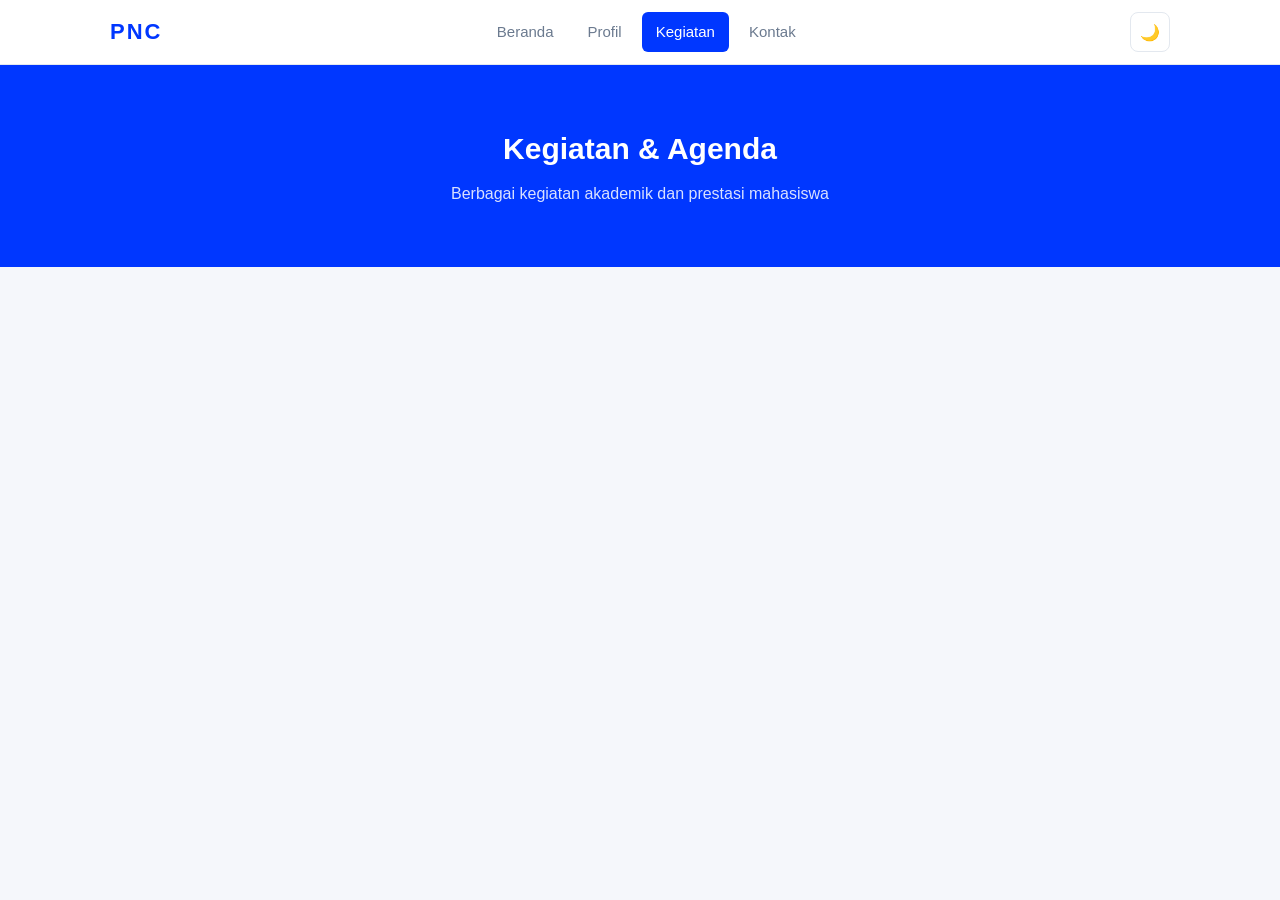
==== kegiatan.html @ d9cc7ab0 "Membuat kerangka project 4 halaman" ====
<!DOCTYPE html>
<html lang="id">
<head>
  <meta charset="UTF-8">
  <meta name="viewport" content="width=device-width, initial-scale=1.0">
  <title>Kegiatan | Politeknik Negeri Cilacap</title>
  <link rel="stylesheet" href="css/style.css">
</head>
<body>

  <header class="navbar">
    <div class="container navbar-inner">
      <a href="index.html" class="logo">PNC</a>
      <nav class="menu" id="menu">
        <a href="index.html">Beranda</a>
        <a href="profil.html">Profil</a>
        <a href="kegiatan.html" class="active">Kegiatan</a>
        <a href="kontak.html">Kontak</a>
      </nav>
      <button class="btn-tema" id="tombolTema" type="button">🌙</button>
      <button class="btn-menu" id="tombolMenu" type="button">☰</button>
    </div>
  </header>

  <section class="page-header">
    <div class="container">
      <h1>Kegiatan &amp; Agenda</h1>
      <p>Berbagai kegiatan akademik dan prestasi mahasiswa</p>
    </div>
  </section>

  <script src="js/script.js"></script>
</body>
</html>
---- css/style.css ----
/* ================================
   RESET & VARIABEL
   ================================ */
* {
  margin: 0;
  padding: 0;
  box-sizing: border-box;
}

:root {
  --biru: #0037ff;
  --biru-tua: #1a00ff;
  --biru-cerah: #008aff;
  --sian: #00d9ff;
  --mint: #109f85;
  --bg: #f5f7fb;
  --putih: #ffffff;
  --teks: #16223a;
  --abu: #6b7a8f;
  --border: #e3e8ef;
}

body.dark {
  --bg: #0a0f1a;
  --putih: #131b2e;
  --teks: #e8edf5;
  --abu: #8899b0;
  --border: #243044;
}

body {
  font-family: Arial, Helvetica, sans-serif;
  background: var(--bg);
  color: var(--teks);
  line-height: 1.6;
  transition: background 0.3s, color 0.3s;
}

img { max-width: 100%; display: block; }
a { color: inherit; text-decoration: none; }
ul, ol { list-style: none; }

/* ================================
   LAYOUT
   ================================ */
.container {
  max-width: 1100px;
  margin: 0 auto;
  padding: 0 20px;
}

.section { padding: 60px 0; }
.section-alt { background: var(--putih); }

.judul-section {
  font-size: 26px;
  margin-bottom: 8px;
  color: var(--teks);
}

.subjudul {
  color: var(--abu);
  margin-bottom: 32px;
}

.paragraf {
  color: var(--abu);
  margin-bottom: 16px;
  max-width: 800px;
}

/* ================================
   NAVBAR
   ================================ */
.navbar {
  background: var(--putih);
  border-bottom: 1px solid var(--border);
  position: sticky;
  top: 0;
  z-index: 100;
}

.navbar-inner {
  display: flex;
  align-items: center;
  justify-content: space-between;
  gap: 20px;
  min-height: 64px;
}

.logo {
  font-size: 22px;
  font-weight: bold;
  color: var(--biru);
  letter-spacing: 2px;
}

body.dark .logo { color: var(--sian); }

.menu {
  display: flex;
  gap: 6px;
}

.menu a {
  padding: 8px 14px;
  border-radius: 6px;
  color: var(--abu);
  font-size: 15px;
  transition: all 0.2s;
}

.menu a:hover { color: var(--teks); background: var(--bg); }

.menu a.active {
  color: var(--putih);
  background: var(--biru);
}

body.dark .menu a.active {
  background: var(--mint);
  color: var(--teks);
}

.btn-tema,
.btn-menu {
  width: 40px;
  height: 40px;
  border: 1px solid var(--border);
  border-radius: 8px;
  background: var(--putih);
  color: var(--teks);
  font-size: 16px;
  cursor: pointer;
  transition: all 0.2s;
}

.btn-tema:hover,
.btn-menu:hover { background: var(--bg); }

.btn-menu { display: none; }

/* ================================
   HERO & PAGE HEADER
   ================================ */
.hero {
  background: var(--biru);
  color: #fff;
  padding: 90px 0;
  text-align: center;
}

.hero h1 {
  font-size: 38px;
  margin-bottom: 16px;
}

.hero p {
  max-width: 600px;
  margin: 0 auto 28px;
  opacity: 0.9;
  font-size: 17px;
}

.page-header {
  background: var(--biru);
  color: #fff;
  padding: 60px 0;
  text-align: center;
}

.page-header h1 { font-size: 30px; margin-bottom: 8px; }
.page-header p { opacity: 0.85; }

/* ================================
   BUTTON
   ================================ */
.btn {
  display: inline-block;
  padding: 12px 24px;
  border: none;
  border-radius: 8px;
  font-size: 15px;
  font-weight: bold;
  cursor: pointer;
  transition: all 0.2s;
}

.btn-primary {
  background: var(--mint);
  color: #10243a;
}

.btn-primary:hover {
  background: var(--sian);
  transform: translateY(-2px);
}

.btn-block { width: 100%; }

/* ================================
   GRID
   ================================ */
.grid-2 { display: grid; grid-template-columns: 1fr 1fr; gap: 20px; }
.grid-3 { display: grid; grid-template-columns: repeat(3, 1fr); gap: 20px; }
.grid-4 { display: grid; grid-template-columns: repeat(4, 1fr); gap: 20px; }

/* ================================
   CARD
   ================================ */
.card {
  background: var(--putih);
  border: 1px solid var(--border);
  border-radius: 10px;
  padding: 22px;
  transition: all 0.25s;
}

.card:hover {
  transform: translateY(-4px);
  box-shadow: 0 8px 24px rgba(0, 55, 255, 0.1);
}

.card h3 {
  font-size: 17px;
  margin-bottom: 8px;
}

.card p {
  color: var(--abu);
  font-size: 14px;
}

.card small {
  display: block;
  margin-top: 12px;
  color: var(--abu);
  font-size: 13px;
}

.tag {
  display: inline-block;
  background: rgba(0, 217, 255, 0.15);
  color: var(--biru);
  padding: 4px 10px;
  border-radius: 99px;
  font-size: 12px;
  font-weight: bold;
  margin-bottom: 12px;
}

/* ================================
   STATISTIK
   ================================ */
.stat {
  text-align: center;
  padding: 24px;
  background: var(--putih);
  border: 1px solid var(--border);
  border-radius: 10px;
}

.stat strong {
  display: block;
  font-size: 32px;
  color: var(--biru);
  margin-bottom: 4px;
}

body.dark .stat strong { color: var(--sian); }

.stat span {
  color: var(--abu);
  font-size: 14px;
}

/* ================================
   CTA
   ================================ */
.cta {
  background: var(--biru);
  color: #fff;
  padding: 60px 20px;
  text-align: center;
}

.cta h2 { font-size: 26px; margin-bottom: 12px; }
.cta p { opacity: 0.85; margin-bottom: 24px; }

/* ================================
   TIMELINE
   ================================ */
.timeline {
  display: flex;
  flex-direction: column;
  gap: 16px;
}

.timeline-item {
  display: grid;
  grid-template-columns: 80px 1fr;
  gap: 20px;
  background: var(--putih);
  border: 1px solid var(--border);
  border-radius: 10px;
  padding: 20px;
}

.timeline-item strong {
  color: var(--biru-cerah);
  font-size: 18px;
}

.timeline-item h3 { font-size: 16px; margin-bottom: 4px; }
.timeline-item p { color: var(--abu); font-size: 14px; }

.list-nomor {
  list-style: decimal;
  padding-left: 20px;
  color: var(--abu);
  font-size: 14px;
}

.list-nomor li { margin-bottom: 6px; }

/* ================================
   FILTER
   ================================ */
.filter {
  display: flex;
  gap: 8px;
  justify-content: center;
  flex-wrap: wrap;
  margin-bottom: 32px;
}

.filter-btn {
  padding: 8px 18px;
  border: 1px solid var(--border);
  border-radius: 99px;
  background: var(--putih);
  color: var(--abu);
  cursor: pointer;
  font-size: 14px;
  transition: all 0.2s;
}

.filter-btn:hover { color: var(--teks); }

.filter-btn.active {
  background: var(--biru);
  color: #fff;
  border-color: var(--biru);
}

body.dark .filter-btn.active {
  background: var(--mint);
  color: var(--teks);
  border-color: var(--mint);
}

.empty {
  text-align: center;
  color: var(--abu);
  padding: 40px;
}

/* ================================
   FORM
   ================================ */
.form-wrapper {
  max-width: 600px;
}

.form {
  background: var(--putih);
  border: 1px solid var(--border);
  border-radius: 10px;
  padding: 28px;
}

.form-group {
  margin-bottom: 18px;
}

.form-group label {
  display: block;
  font-weight: bold;
  font-size: 14px;
  margin-bottom: 6px;
}

.form-group input,
.form-group textarea {
  width: 100%;
  padding: 12px 14px;
  border: 1.5px solid var(--border);
  border-radius: 8px;
  background: var(--putih);
  color: var(--teks);
  font-size: 15px;
  font-family: inherit;
  transition: border 0.2s;
}

.form-group input:focus,
.form-group textarea:focus {
  outline: none;
  border-color: var(--biru-cerah);
}

body.dark .form-group input:focus,
body.dark .form-group textarea:focus {
  border-color: var(--sian);
}

.form-group.has-error input,
.form-group.has-error textarea {
  border-color: #e11d48;
}

.error {
  display: block;
  color: #e11d48;
  font-size: 13px;
  min-height: 18px;
  margin-top: 4px;
}

.status {
  margin-top: 14px;
  text-align: center;
  font-weight: bold;
  font-size: 14px;
  min-height: 20px;
}

.status.sukses { color: #0d9488; }
.status.gagal { color: #e11d48; }

/* ================================
   FAQ
   ================================ */
.faq {
  max-width: 720px;
  margin: 0 auto;
  display: flex;
  flex-direction: column;
  gap: 10px;
}

.faq details {
  background: var(--putih);
  border: 1px solid var(--border);
  border-radius: 10px;
  padding: 4px;
}

.faq summary {
  padding: 16px 20px;
  font-weight: bold;
  cursor: pointer;
  font-size: 15px;
}

.faq details p {
  padding: 0 20px 18px;
  color: var(--abu);
  font-size: 14px;
}

/* ================================
   FOOTER
   ================================ */
.footer {
  background: var(--biru-tua);
  color: rgba(255, 255, 255, 0.8);
  padding-top: 48px;
}

.footer-inner {
  display: grid;
  grid-template-columns: repeat(3, 1fr);
  gap: 32px;
  padding-bottom: 36px;
}

.footer h4 {
  color: #fff;
  margin-bottom: 14px;
  font-size: 15px;
}

.footer p { font-size: 14px; margin-bottom: 6px; }

.footer a {
  display: block;
  font-size: 14px;
  margin-bottom: 6px;
  color: rgba(255, 255, 255, 0.7);
  transition: color 0.2s;
}

.footer a:hover { color: var(--mint); }

.footer-bottom {
  border-top: 1px solid rgba(255, 255, 255, 0.1);
  padding: 18px 0;
  text-align: center;
  font-size: 13px;
}

/* ================================
   BACK TO TOP
   ================================ */
.ke-atas {
  position: fixed;
  right: 20px;
  bottom: 20px;
  width: 44px;
  height: 44px;
  border: none;
  border-radius: 50%;
  background: var(--biru-cerah);
  color: #fff;
  font-size: 20px;
  cursor: pointer;
  box-shadow: 0 6px 20px rgba(0, 55, 255, 0.3);
  opacity: 0;
  visibility: hidden;
  transition: all 0.3s;
}

.ke-atas.tampil {
  opacity: 1;
  visibility: visible;
}

.ke-atas:hover { background: var(--mint); color: #10243a; }

/* ================================
   RESPONSIVE
   ================================ */
@media (max-width: 900px) {
  .grid-3, .grid-4 { grid-template-columns: repeat(2, 1fr); }
}

@media (max-width: 640px) {
  .grid-2, .grid-3, .grid-4 { grid-template-columns: 1fr; }

  .footer-inner { grid-template-columns: 1fr; gap: 24px; }

  .hero { padding: 60px 0; }
  .hero h1 { font-size: 26px; }
  .hero p { font-size: 15px; }

  .page-header { padding: 40px 0; }
  .page-header h1 { font-size: 22px; }

  .section { padding: 40px 0; }
  .judul-section { font-size: 20px; }

  /* Mobile menu */
  .btn-menu { display: block; }

  .menu {
    position: absolute;
    top: 64px;
    left: 0;
    right: 0;
    flex-direction: column;
    background: var(--putih);
    border-bottom: 1px solid var(--border);
    padding: 12px;
    gap: 4px;
    display: none;
  }

  .menu.buka { display: flex; }

  .menu a {
    padding: 12px 14px;
    width: 100%;
  }

  .timeline-item {
    grid-template-columns: 1fr;
    gap: 8px;
  }
}
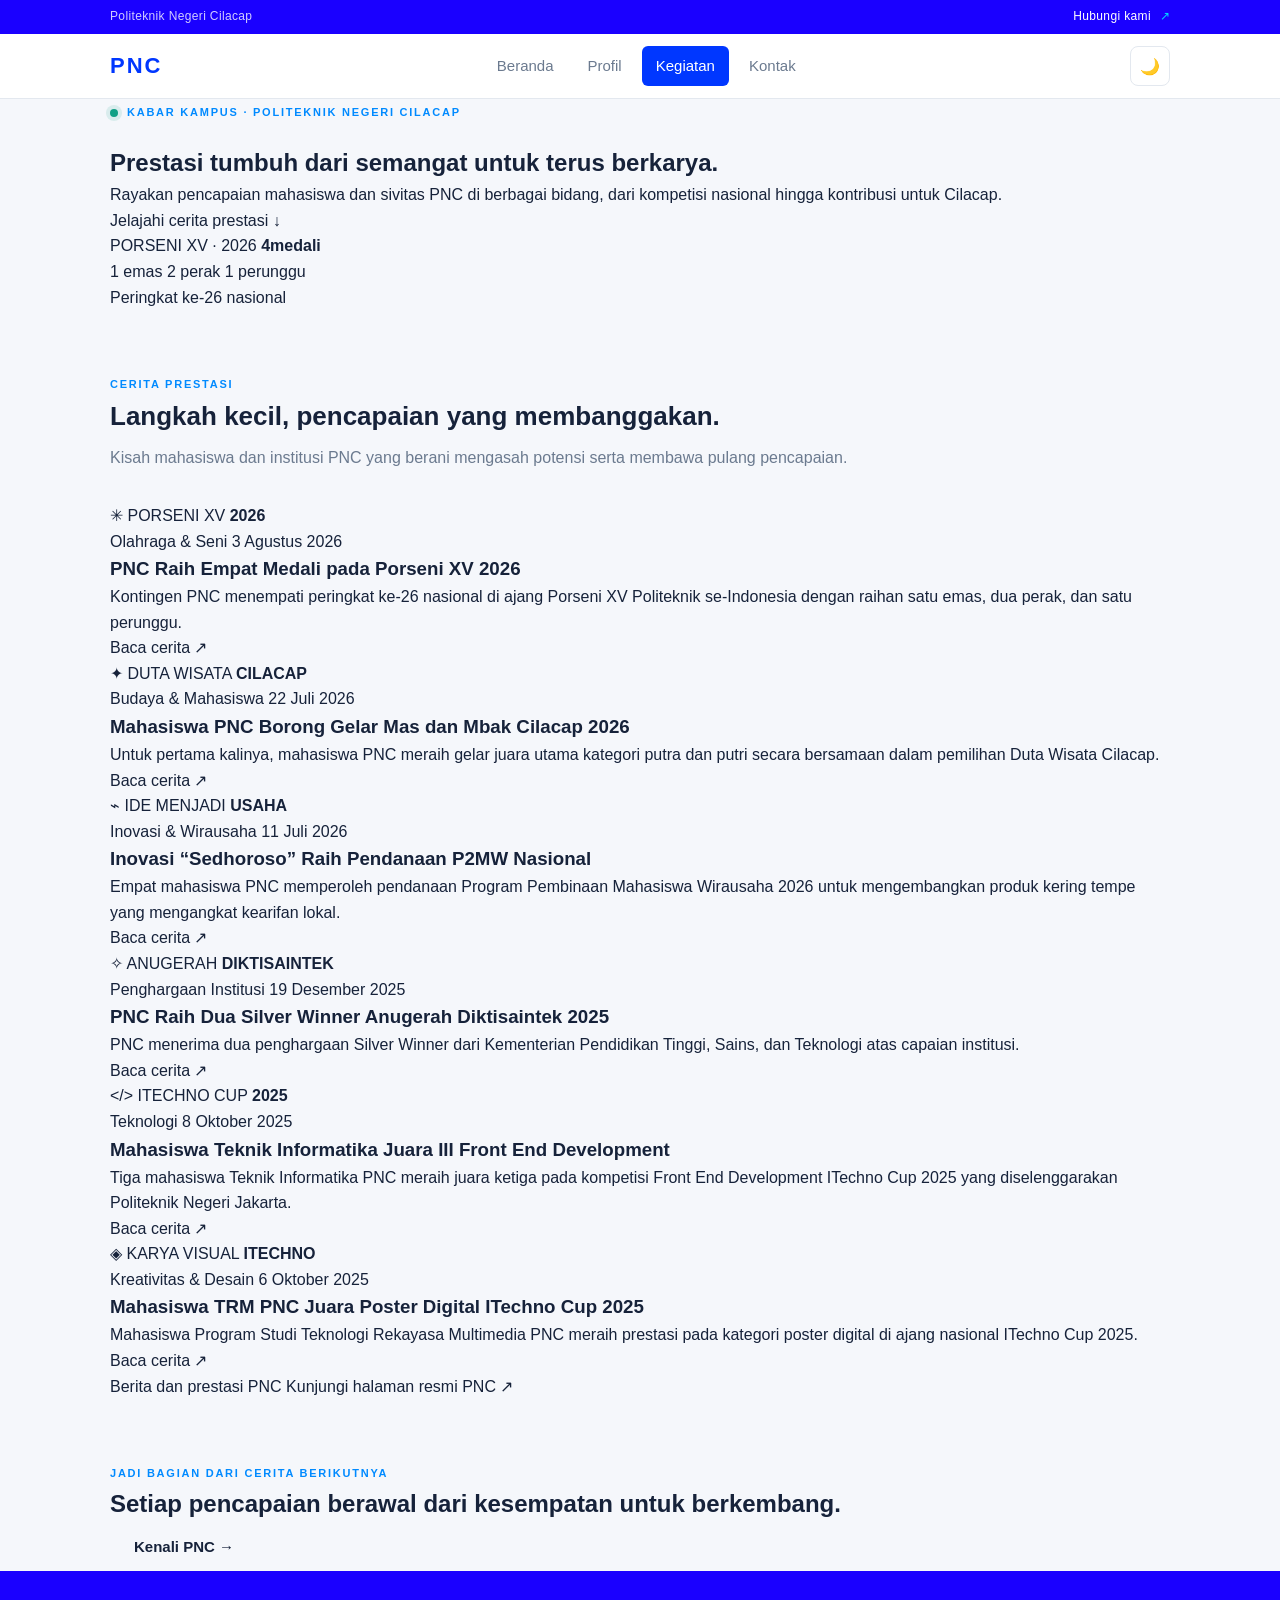
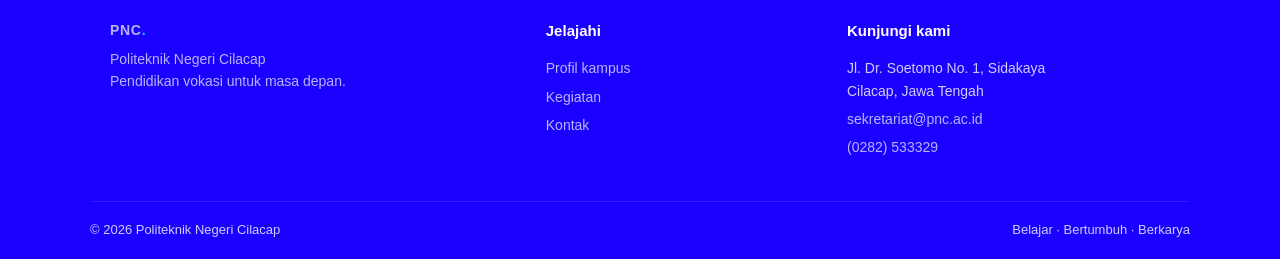
==== commit 2c4ddf8a: "Mengubah Pada Bagian kegiatan.html" ====
--- a/kegiatan.html
+++ b/kegiatan.html
@@ -3,32 +3,207 @@
 <head>
   <meta charset="UTF-8">
   <meta name="viewport" content="width=device-width, initial-scale=1.0">
-  <title>Kegiatan | Politeknik Negeri Cilacap</title>
+  <meta name="description" content="Kabar prestasi mahasiswa dan Politeknik Negeri Cilacap di bidang olahraga, budaya, kewirausahaan, dan teknologi.">
+  <title>Prestasi &amp; Kegiatan | Politeknik Negeri Cilacap</title>
   <link rel="stylesheet" href="css/style.css">
 </head>
 <body>
+  <div class="beranda-topbar">
+    <div class="container beranda-topbar-inner">
+      <span>Politeknik Negeri Cilacap</span>
+      <a href="kontak.html">Hubungi kami <span aria-hidden="true">↗</span></a>
+    </div>
+  </div>
 
   <header class="navbar">
     <div class="container navbar-inner">
-      <a href="index.html" class="logo">PNC</a>
-      <nav class="menu" id="menu">
+      <a href="index.html" class="logo" aria-label="Politeknik Negeri Cilacap, beranda">PNC</a>
+      <nav class="menu" id="menu" aria-label="Navigasi utama">
         <a href="index.html">Beranda</a>
         <a href="profil.html">Profil</a>
-        <a href="kegiatan.html" class="active">Kegiatan</a>
+        <a href="kegiatan.html" class="active" aria-current="page">Kegiatan</a>
         <a href="kontak.html">Kontak</a>
       </nav>
-      <button class="btn-tema" id="tombolTema" type="button">🌙</button>
-      <button class="btn-menu" id="tombolMenu" type="button">☰</button>
+      <div class="navbar-actions">
+        <button class="btn-tema" id="tombolTema" type="button" aria-label="Aktifkan mode gelap">🌙</button>
+        <button class="btn-menu" id="tombolMenu" type="button" aria-label="Buka menu" aria-controls="menu" aria-expanded="false">☰</button>
+      </div>
     </div>
   </header>
 
-  <section class="page-header">
-    <div class="container">
-      <h1>Kegiatan &amp; Agenda</h1>
-      <p>Berbagai kegiatan akademik dan prestasi mahasiswa</p>
-    </div>
-  </section>
+  <main>
+    <section class="kegiatan-hero">
+      <div class="container kegiatan-hero-inner">
+        <div>
+          <span class="beranda-eyebrow"><span aria-hidden="true"></span> KABAR KAMPUS · POLITEKNIK NEGERI CILACAP</span>
+          <h1>Prestasi tumbuh dari semangat untuk terus berkarya.</h1>
+          <p>Rayakan pencapaian mahasiswa dan sivitas PNC di berbagai bidang, dari kompetisi nasional hingga kontribusi untuk Cilacap.</p>
+          <a href="#daftar-prestasi" class="kegiatan-hero-link">Jelajahi cerita prestasi <span aria-hidden="true">↓</span></a>
+        </div>
+        <div class="kegiatan-hero-aside" aria-label="Prestasi PNC pada Porseni XV 2026">
+          <span class="kegiatan-hero-label">PORSENI XV · 2026</span>
+          <strong>4<span>medali</span></strong>
+          <div class="kegiatan-medal-list">
+            <span><i class="kegiatan-medal kegiatan-medal-emas" aria-hidden="true"></i> 1 emas</span>
+            <span><i class="kegiatan-medal kegiatan-medal-perak" aria-hidden="true"></i> 2 perak</span>
+            <span><i class="kegiatan-medal kegiatan-medal-perunggu" aria-hidden="true"></i> 1 perunggu</span>
+          </div>
+          <span class="kegiatan-hero-footnote">Peringkat ke-26 nasional</span>
+        </div>
+      </div>
+    </section>
+
+    <section class="section kegiatan-list" id="daftar-prestasi">
+      <div class="container">
+        <div class="kegiatan-section-heading">
+          <div>
+            <span class="beranda-kicker">CERITA PRESTASI</span>
+            <h2 class="judul-section">Langkah kecil, pencapaian yang membanggakan.</h2>
+          </div>
+          <p class="subjudul">Kisah mahasiswa dan institusi PNC yang berani mengasah potensi serta membawa pulang pencapaian.</p>
+        </div>
+
+        <div class="kegiatan-grid">
+          <article class="kegiatan-card kegiatan-card-featured">
+            <div class="kegiatan-card-art kegiatan-art-medali" aria-hidden="true">
+              <span class="kegiatan-art-symbol">✳</span>
+              <span class="kegiatan-art-caption">PORSENI XV <b>2026</b></span>
+            </div>
+            <div class="kegiatan-card-content">
+              <div class="kegiatan-card-meta">
+                <span class="kegiatan-card-category">Olahraga &amp; Seni</span>
+                <time datetime="2026-08-03">3 Agustus 2026</time>
+              </div>
+              <h3><a href="https://pnc.ac.id/politeknik-negeri-cilacap-raih-empat-medali-pada-porseni-xv-2026/" target="_blank" rel="noopener noreferrer">PNC Raih Empat Medali pada Porseni XV 2026</a></h3>
+              <p>Kontingen PNC menempati peringkat ke-26 nasional di ajang Porseni XV Politeknik se-Indonesia dengan raihan satu emas, dua perak, dan satu perunggu.</p>
+              <a class="kegiatan-read-more" href="https://pnc.ac.id/politeknik-negeri-cilacap-raih-empat-medali-pada-porseni-xv-2026/" target="_blank" rel="noopener noreferrer">Baca cerita <span aria-hidden="true">↗</span></a>
+            </div>
+          </article>
+
+          <article class="kegiatan-card">
+            <div class="kegiatan-card-art kegiatan-art-budaya" aria-hidden="true">
+              <span class="kegiatan-art-symbol">✦</span>
+              <span class="kegiatan-art-caption">DUTA WISATA <b>CILACAP</b></span>
+            </div>
+            <div class="kegiatan-card-content">
+              <div class="kegiatan-card-meta">
+                <span class="kegiatan-card-category">Budaya &amp; Mahasiswa</span>
+                <time datetime="2026-07-22">22 Juli 2026</time>
+              </div>
+              <h3><a href="https://pnc.ac.id/mahasiswa-politeknik-negeri-cilacap-borong-gelar-di-ajang-mas-dan-mbak-cilacap-2026/" target="_blank" rel="noopener noreferrer">Mahasiswa PNC Borong Gelar Mas dan Mbak Cilacap 2026</a></h3>
+              <p>Untuk pertama kalinya, mahasiswa PNC meraih gelar juara utama kategori putra dan putri secara bersamaan dalam pemilihan Duta Wisata Cilacap.</p>
+              <a class="kegiatan-read-more" href="https://pnc.ac.id/mahasiswa-politeknik-negeri-cilacap-borong-gelar-di-ajang-mas-dan-mbak-cilacap-2026/" target="_blank" rel="noopener noreferrer">Baca cerita <span aria-hidden="true">↗</span></a>
+            </div>
+          </article>
+
+          <article class="kegiatan-card">
+            <div class="kegiatan-card-art kegiatan-art-inovasi" aria-hidden="true">
+              <span class="kegiatan-art-symbol">⌁</span>
+              <span class="kegiatan-art-caption">IDE MENJADI <b>USAHA</b></span>
+            </div>
+            <div class="kegiatan-card-content">
+              <div class="kegiatan-card-meta">
+                <span class="kegiatan-card-category">Inovasi &amp; Wirausaha</span>
+                <time datetime="2026-07-11">11 Juli 2026</time>
+              </div>
+              <h3><a href="https://pnc.ac.id/inovasi-kering-tempe-sedoroso-mahasiswa-pnc-raih-pendanaan-p2mw-nasional/" target="_blank" rel="noopener noreferrer">Inovasi “Sedhoroso” Raih Pendanaan P2MW Nasional</a></h3>
+              <p>Empat mahasiswa PNC memperoleh pendanaan Program Pembinaan Mahasiswa Wirausaha 2026 untuk mengembangkan produk kering tempe yang mengangkat kearifan lokal.</p>
+              <a class="kegiatan-read-more" href="https://pnc.ac.id/inovasi-kering-tempe-sedoroso-mahasiswa-pnc-raih-pendanaan-p2mw-nasional/" target="_blank" rel="noopener noreferrer">Baca cerita <span aria-hidden="true">↗</span></a>
+            </div>
+          </article>
+
+          <article class="kegiatan-card">
+            <div class="kegiatan-card-art kegiatan-art-institusi" aria-hidden="true">
+              <span class="kegiatan-art-symbol">✧</span>
+              <span class="kegiatan-art-caption">ANUGERAH <b>DIKTISAINTEK</b></span>
+            </div>
+            <div class="kegiatan-card-content">
+              <div class="kegiatan-card-meta">
+                <span class="kegiatan-card-category">Penghargaan Institusi</span>
+                <time datetime="2025-12-19">19 Desember 2025</time>
+              </div>
+              <h3><a href="https://pnc.ac.id/politeknik-negeri-cilacap-raih-dua-silver-winner-pada-anugerah-diktisaintek-2025/" target="_blank" rel="noopener noreferrer">PNC Raih Dua Silver Winner Anugerah Diktisaintek 2025</a></h3>
+              <p>PNC menerima dua penghargaan Silver Winner dari Kementerian Pendidikan Tinggi, Sains, dan Teknologi atas capaian institusi.</p>
+              <a class="kegiatan-read-more" href="https://pnc.ac.id/politeknik-negeri-cilacap-raih-dua-silver-winner-pada-anugerah-diktisaintek-2025/" target="_blank" rel="noopener noreferrer">Baca cerita <span aria-hidden="true">↗</span></a>
+            </div>
+          </article>
+
+          <article class="kegiatan-card">
+            <div class="kegiatan-card-art kegiatan-art-teknologi" aria-hidden="true">
+              <span class="kegiatan-art-symbol">&lt;/&gt;</span>
+              <span class="kegiatan-art-caption">ITECHNO CUP <b>2025</b></span>
+            </div>
+            <div class="kegiatan-card-content">
+              <div class="kegiatan-card-meta">
+                <span class="kegiatan-card-category">Teknologi</span>
+                <time datetime="2025-10-08">8 Oktober 2025</time>
+              </div>
+              <h3><a href="https://pnc.ac.id/mahasiswa-prodi-teknik-informatika-berhasil-raih-juara-iii-front-end-development-di-itechno-cup-2025/" target="_blank" rel="noopener noreferrer">Mahasiswa Teknik Informatika Juara III Front End Development</a></h3>
+              <p>Tiga mahasiswa Teknik Informatika PNC meraih juara ketiga pada kompetisi Front End Development ITechno Cup 2025 yang diselenggarakan Politeknik Negeri Jakarta.</p>
+              <a class="kegiatan-read-more" href="https://pnc.ac.id/mahasiswa-prodi-teknik-informatika-berhasil-raih-juara-iii-front-end-development-di-itechno-cup-2025/" target="_blank" rel="noopener noreferrer">Baca cerita <span aria-hidden="true">↗</span></a>
+            </div>
+          </article>
+
+          <article class="kegiatan-card">
+            <div class="kegiatan-card-art kegiatan-art-desain" aria-hidden="true">
+              <span class="kegiatan-art-symbol">◈</span>
+              <span class="kegiatan-art-caption">KARYA VISUAL <b>ITECHNO</b></span>
+            </div>
+            <div class="kegiatan-card-content">
+              <div class="kegiatan-card-meta">
+                <span class="kegiatan-card-category">Kreativitas &amp; Desain</span>
+                <time datetime="2025-10-06">6 Oktober 2025</time>
+              </div>
+              <h3><a href="https://pnc.ac.id/mahasiswa-trm-pnc-sabet-juara-poster-digital-itechno-cup-2025/" target="_blank" rel="noopener noreferrer">Mahasiswa TRM PNC Juara Poster Digital ITechno Cup 2025</a></h3>
+              <p>Mahasiswa Program Studi Teknologi Rekayasa Multimedia PNC meraih prestasi pada kategori poster digital di ajang nasional ITechno Cup 2025.</p>
+              <a class="kegiatan-read-more" href="https://pnc.ac.id/mahasiswa-trm-pnc-sabet-juara-poster-digital-itechno-cup-2025/" target="_blank" rel="noopener noreferrer">Baca cerita <span aria-hidden="true">↗</span></a>
+            </div>
+          </article>
+        </div>
+
+        <div class="kegiatan-source-note">
+          <span>Berita dan prestasi PNC</span>
+          <a href="https://pnc.ac.id/prestasi/" target="_blank" rel="noopener noreferrer">Kunjungi halaman resmi PNC <span aria-hidden="true">↗</span></a>
+        </div>
+      </div>
+    </section>
+
+    <section class="kegiatan-cta">
+      <div class="container kegiatan-cta-inner">
+        <div>
+          <span class="beranda-kicker">JADI BAGIAN DARI CERITA BERIKUTNYA</span>
+          <h2>Setiap pencapaian berawal dari kesempatan untuk berkembang.</h2>
+        </div>
+        <a href="profil.html" class="btn kegiatan-cta-button">Kenali PNC <span aria-hidden="true">→</span></a>
+      </div>
+    </section>
+  </main>
+
+  <footer class="footer beranda-footer">
+    <div class="container footer-inner">
+      <div class="beranda-footer-brand">
+        <a href="index.html" class="beranda-footer-logo">PNC<span>.</span></a>
+        <p>Politeknik Negeri Cilacap<br>Pendidikan vokasi untuk masa depan.</p>
+      </div>
+      <div>
+        <h4>Jelajahi</h4>
+        <a href="profil.html">Profil kampus</a>
+        <a href="kegiatan.html">Kegiatan</a>
+        <a href="kontak.html">Kontak</a>
+      </div>
+      <div>
+        <h4>Kunjungi kami</h4>
+        <p>Jl. Dr. Soetomo No. 1, Sidakaya<br>Cilacap, Jawa Tengah</p>
+        <a href="mailto:sekretariat@pnc.ac.id">sekretariat@pnc.ac.id</a>
+        <a href="tel:+62282533329">(0282) 533329</a>
+      </div>
+    </div>
+    <div class="container footer-bottom">
+      <span>© 2026 Politeknik Negeri Cilacap</span>
+      <span>Belajar · Bertumbuh · Berkarya</span>
+    </div>
+  </footer>
 
   <script src="js/script.js"></script>
 </body>
-</html>+</html>
--- a/css/style.css
+++ b/css/style.css
@@ -587,4 +587,643 @@
     grid-template-columns: 1fr;
     gap: 8px;
   }
-}+}
+
+<<<<<<< HEAD
+=======
+/* ===== BAGIAN MAHASISWA 4 (Kontak) ===== */
+
+.kontak h2 {
+    margin-bottom: 10px;
+}
+
+.intro-kontak {
+    margin-bottom: 24px;
+}
+
+/* Informasi kontak */
+.info-kontak {
+    display: grid;
+    grid-template-columns: repeat(auto-fit, minmax(240px, 1fr));
+    gap: 20px;
+    margin-bottom: 32px;
+}
+
+.kontak-card h3 {
+    margin-bottom: 8px;
+}
+
+/* Form kontak */
+.form-kontak {
+    max-width: 600px;
+    margin: 0 auto;
+}
+
+.form-kontak h2 {
+    margin-bottom: 8px;
+}
+
+.form-kontak > p {
+    margin-bottom: 16px;
+}
+
+.form-kontak label {
+    display: block;
+    margin-top: 12px;
+    margin-bottom: 6px;
+}
+
+.form-kontak input,
+.form-kontak textarea {
+    width: 100%;
+    padding: 10px;
+    border: 1px solid #ccc;
+    border-radius: 6px;
+    font: inherit;
+}
+
+.form-kontak textarea {
+    resize: vertical;
+}
+
+#tombol-kirim {
+    margin-top: 12px;
+    padding: 10px 16px;
+    cursor: pointer;
+}
+
+#status-form {
+    margin-top: 12px;
+}
+
+/* Mode gelap */
+body.gelap .form-kontak input,
+body.gelap .form-kontak textarea {
+    background-color: #1c2538;
+    color: #e8e8e8;
+    border-color: #33415c;
+}
+
+body.gelap .form-kontak input::placeholder,
+body.gelap .form-kontak textarea::placeholder {
+    color: #aaa;
+    color: #8996aa;
+}
+
+body.gelap .form-kontak input:focus,
+body.gelap .form-kontak textarea:focus {
+    border-color: #8eb8ff;
+    box-shadow: 0 0 0 2px rgba(142, 184, 255, 0.15);
+}
+
+
+/* Tombol Kirim mode gelap */
+
+body.gelap #tombol-kirim {
+    background-color: #8eb8ff;
+    color: #101827;
+}
+
+body.gelap #tombol-kirim:hover {
+    background-color: #aecbff;
+}
+
+
+/* Tombol tema saat mode gelap */
+
+body.gelap #tombol-tema {
+    background-color: #8eb8ff;
+    color: #101827;
+    border-color: #8eb8ff;
+}
+
+body.gelap #tombol-tema:hover {
+    background-color: #aecbff;
+}
+
+
+/* Status form */
+
+body.gelap #status-form {
+    color: #f1f5f9;
+}
+
+
+/* =========================
+   RESPONSIVE
+   ========================= */
+
+@media (max-width: 700px) {
+
+    .info-kontak {
+        grid-template-columns: 1fr;
+    }
+
+    .form-kontak {
+        padding: 20px;
+    }
+}
+
+/* ================================
+   BERANDA
+   ================================ */
+.beranda-topbar {
+  background: var(--biru-tua);
+  color: rgba(255, 255, 255, 0.8);
+  font-size: 12px;
+  letter-spacing: 0.03em;
+}
+
+.beranda-topbar-inner {
+  min-height: 34px;
+  display: flex;
+  align-items: center;
+  justify-content: space-between;
+}
+
+.beranda-topbar a { color: #fff; }
+.beranda-topbar a span { color: var(--sian); margin-left: 5px; }
+
+.navbar-actions {
+  display: flex;
+  align-items: center;
+  gap: 8px;
+}
+
+.beranda-hero {
+  position: relative;
+  overflow: hidden;
+  background:
+    radial-gradient(ellipse at 72% 40%, rgba(0, 138, 255, 0.12), transparent 40%),
+    var(--putih);
+}
+
+.beranda-hero-inner {
+  min-height: 570px;
+  display: grid;
+  grid-template-columns: 1fr 0.95fr;
+  align-items: center;
+  gap: 54px;
+  padding-top: 64px;
+  padding-bottom: 76px;
+}
+
+.beranda-hero-copy { max-width: 520px; }
+
+.beranda-eyebrow,
+.beranda-kicker {
+  color: var(--biru-cerah);
+  font-size: 11px;
+  font-weight: 700;
+  letter-spacing: 0.16em;
+}
+
+.beranda-eyebrow {
+  display: inline-flex;
+  align-items: center;
+  gap: 9px;
+  margin-bottom: 22px;
+}
+
+.beranda-eyebrow > span {
+  width: 8px;
+  height: 8px;
+  border-radius: 50%;
+  background: var(--mint);
+  box-shadow: 0 0 0 4px rgba(16, 159, 133, 0.12);
+}
+
+.beranda-hero h1 {
+  margin-bottom: 20px;
+  font-size: clamp(38px, 5vw, 62px);
+  line-height: 1.08;
+  letter-spacing: -0.055em;
+}
+
+.beranda-hero h1 span { color: var(--biru); }
+.beranda-hero-copy > p {
+  max-width: 470px;
+  margin-bottom: 28px;
+  color: var(--abu);
+  font-size: 16px;
+  line-height: 1.8;
+}
+
+.beranda-hero-actions {
+  display: flex;
+  align-items: center;
+  flex-wrap: wrap;
+  gap: 22px;
+}
+
+.beranda-hero-actions .btn { border-radius: 7px; }
+.beranda-hero-actions .btn span { margin-left: 12px; }
+
+.beranda-text-link {
+  display: inline-flex;
+  align-items: center;
+  gap: 10px;
+  color: var(--biru);
+  font-size: 14px;
+  font-weight: 700;
+}
+
+.beranda-text-link span,
+.beranda-feature-link span { transition: transform 0.2s; }
+.beranda-text-link:hover span,
+.beranda-feature-card:hover .beranda-feature-link span { transform: translateX(4px); }
+
+.beranda-hero-note {
+  display: flex;
+  align-items: center;
+  gap: 12px;
+  margin-top: 52px;
+}
+
+.beranda-note-icon {
+  display: grid;
+  width: 38px;
+  height: 38px;
+  place-items: center;
+  border-radius: 50%;
+  background: rgba(0, 217, 255, 0.15);
+  color: var(--biru);
+}
+
+.beranda-hero-note strong,
+.beranda-hero-note small,
+.beranda-image-caption strong,
+.beranda-image-caption small { display: block; }
+
+.beranda-hero-note strong { font-size: 13px; }
+.beranda-hero-note small {
+  color: var(--abu);
+  font-size: 12px;
+}
+
+.beranda-hero-visual {
+  position: relative;
+  min-height: 390px;
+  margin: 0 12px 12px 0;
+  border-radius: 180px 180px 12px 12px;
+  background: linear-gradient(145deg, var(--biru-cerah), var(--biru-tua));
+}
+
+.beranda-hero-visual::before {
+  position: absolute;
+  inset: 14px -12px -12px 14px;
+  border: 1px solid var(--sian);
+  border-radius: inherit;
+  content: "";
+}
+
+.beranda-hero-visual > img {
+  position: absolute;
+  inset: 0;
+  width: 100%;
+  height: 100%;
+  border-radius: inherit;
+  object-fit: cover;
+}
+
+.beranda-image-caption {
+  position: absolute;
+  right: -14px;
+  bottom: 24px;
+  left: 24px;
+  display: flex;
+  align-items: center;
+  gap: 12px;
+  padding: 14px;
+  border: 1px solid rgba(255, 255, 255, 0.25);
+  border-radius: 9px;
+  background: rgba(10, 25, 52, 0.86);
+  color: #fff;
+  backdrop-filter: blur(10px);
+}
+
+.beranda-caption-mark {
+  display: grid;
+  width: 40px;
+  height: 40px;
+  flex: 0 0 40px;
+  place-items: center;
+  border-radius: 50%;
+  background: var(--biru-cerah);
+  font-size: 12px;
+  font-weight: 700;
+  letter-spacing: 0.04em;
+}
+
+.beranda-image-caption strong { font-size: 13px; }
+.beranda-image-caption small { color: rgba(255, 255, 255, 0.7); font-size: 11px; }
+.beranda-caption-arrow { margin-left: auto; color: var(--sian); font-size: 20px; }
+
+.beranda-visual-decoration {
+  position: absolute;
+  top: 58px;
+  right: -25px;
+  width: 64px;
+  height: 64px;
+  border: 1px solid var(--sian);
+  border-radius: 50%;
+  box-shadow: 0 0 0 9px rgba(0, 217, 255, 0.12), 0 0 0 18px rgba(0, 217, 255, 0.06);
+}
+
+.beranda-hero-bottom {
+  border-top: 1px solid var(--border);
+  color: var(--abu);
+  font-size: 10px;
+  font-weight: 700;
+  letter-spacing: 0.13em;
+}
+
+.beranda-hero-bottom .container {
+  min-height: 46px;
+  display: flex;
+  align-items: center;
+  justify-content: space-between;
+  gap: 16px;
+}
+
+.beranda-intro { padding-top: 86px; padding-bottom: 92px; }
+
+.beranda-section-heading {
+  display: flex;
+  align-items: end;
+  justify-content: space-between;
+  gap: 42px;
+  margin-bottom: 32px;
+}
+
+.beranda-section-heading .beranda-kicker { display: block; margin-bottom: 10px; }
+.beranda-section-heading .judul-section {
+  max-width: 540px;
+  margin: 0;
+  font-size: 34px;
+  letter-spacing: -0.035em;
+}
+
+.beranda-section-heading .subjudul {
+  max-width: 370px;
+  margin: 0 0 3px;
+  font-size: 14px;
+  line-height: 1.8;
+}
+
+.beranda-feature-grid {
+  display: grid;
+  grid-template-columns: repeat(3, 1fr);
+  border-top: 1px solid var(--border);
+  border-bottom: 1px solid var(--border);
+}
+
+.beranda-feature-card {
+  position: relative;
+  min-height: 230px;
+  padding: 28px 28px 26px 0;
+  transition: background 0.2s, padding 0.2s;
+}
+
+.beranda-feature-card + .beranda-feature-card {
+  padding-left: 28px;
+  border-left: 1px solid var(--border);
+}
+
+.beranda-feature-card:hover { background: var(--bg); }
+
+.beranda-feature-number {
+  position: absolute;
+  top: 29px;
+  right: 22px;
+  color: var(--abu);
+  font-size: 11px;
+}
+
+.beranda-feature-icon {
+  display: grid;
+  width: 42px;
+  height: 42px;
+  margin-bottom: 20px;
+  place-items: center;
+  border-radius: 10px;
+  background: rgba(0, 217, 255, 0.14);
+  color: var(--biru);
+  font-size: 21px;
+}
+
+.beranda-feature-card h3 { margin-bottom: 7px; font-size: 17px; }
+.beranda-feature-card p {
+  max-width: 290px;
+  margin-bottom: 20px;
+  color: var(--abu);
+  font-size: 13px;
+  line-height: 1.7;
+}
+
+.beranda-feature-link {
+  display: inline-flex;
+  align-items: center;
+  gap: 9px;
+  color: var(--biru-cerah);
+  font-size: 12px;
+  font-weight: 700;
+}
+
+.beranda-spaces {
+  overflow: hidden;
+  padding: 82px 0;
+  background: var(--putih);
+}
+
+.beranda-spaces-inner {
+  display: grid;
+  grid-template-columns: 0.8fr 1.2fr;
+  align-items: center;
+  gap: 70px;
+}
+
+.beranda-spaces-copy .beranda-kicker { display: block; margin-bottom: 14px; }
+.beranda-spaces-copy h2 {
+  margin-bottom: 16px;
+  font-size: 36px;
+  line-height: 1.2;
+  letter-spacing: -0.04em;
+}
+
+.beranda-spaces-copy p {
+  margin-bottom: 23px;
+  color: var(--abu);
+  font-size: 14px;
+  line-height: 1.8;
+}
+
+.beranda-spaces-gallery {
+  position: relative;
+  min-height: 370px;
+  display: grid;
+  grid-template-columns: 1.3fr 0.8fr;
+  align-items: center;
+  gap: 15px;
+}
+
+.beranda-spaces-gallery figure {
+  position: relative;
+  overflow: hidden;
+  margin: 0;
+  border-radius: 10px;
+  background: var(--biru-tua);
+}
+
+.beranda-gallery-main { height: 330px; }
+.beranda-gallery-side { height: 245px; margin-top: 55px !important; }
+
+.beranda-spaces-gallery img {
+  width: 100%;
+  height: 100%;
+  object-fit: cover;
+  transition: transform 0.5s;
+}
+
+.beranda-spaces-gallery figure:hover img { transform: scale(1.04); }
+
+.beranda-spaces-gallery figcaption {
+  position: absolute;
+  right: 0;
+  bottom: 0;
+  left: 0;
+  padding: 30px 15px 13px;
+  background: linear-gradient(transparent, rgba(10, 25, 52, 0.82));
+  color: #fff;
+  font-size: 12px;
+  font-weight: 700;
+}
+
+.beranda-gallery-stamp {
+  position: absolute;
+  top: 0;
+  right: 10px;
+  display: grid;
+  width: 90px;
+  height: 90px;
+  place-content: center;
+  border-radius: 50%;
+  background: var(--mint);
+  color: #10243a;
+  font-size: 11px;
+  font-weight: 700;
+  line-height: 1.35;
+  text-align: center;
+  transform: rotate(9deg);
+}
+
+.beranda-cta {
+  padding: 56px 0;
+  background: var(--biru);
+  color: #fff;
+}
+
+.beranda-cta-inner {
+  display: flex;
+  align-items: center;
+  justify-content: space-between;
+  gap: 28px;
+}
+
+.beranda-cta .beranda-kicker { color: var(--sian); }
+.beranda-cta h2 {
+  max-width: 590px;
+  margin-top: 8px;
+  font-size: 30px;
+  line-height: 1.25;
+  letter-spacing: -0.03em;
+}
+
+.beranda-cta-button {
+  flex: 0 0 auto;
+  background: var(--putih);
+  color: var(--biru);
+}
+
+.beranda-cta-button:hover { background: var(--sian); color: #10243a; }
+.beranda-cta-button span { margin-left: 12px; }
+.beranda-footer { background: var(--biru-tua); }
+
+.beranda-footer-logo {
+  display: inline-block;
+  margin-bottom: 10px;
+  color: #fff;
+  font-size: 28px;
+  font-weight: 700;
+  letter-spacing: 0.05em;
+}
+
+.beranda-footer-logo span { color: var(--sian); }
+.beranda-footer-brand p { color: rgba(255, 255, 255, 0.7); }
+.beranda-footer .footer-inner { grid-template-columns: 1.5fr 1fr 1.2fr; }
+.beranda-footer .footer-bottom { display: flex; justify-content: space-between; gap: 16px; }
+
+body.dark .beranda-hero h1 span,
+body.dark .beranda-text-link,
+body.dark .beranda-feature-link { color: var(--sian); }
+
+body.dark .beranda-feature-icon,
+body.dark .beranda-note-icon { color: var(--sian); }
+
+@media (max-width: 900px) {
+  .beranda-hero-inner { gap: 35px; }
+  .beranda-hero-visual { min-height: 340px; }
+  .beranda-spaces-inner { gap: 35px; }
+  .beranda-section-heading { gap: 24px; }
+  .beranda-section-heading .judul-section { font-size: 30px; }
+}
+
+@media (max-width: 640px) {
+  .beranda-topbar-inner { min-height: 32px; font-size: 10px; }
+  .navbar-inner { gap: 10px; }
+  .navbar-actions { margin-left: auto; }
+  .beranda-hero-inner {
+    min-height: 0;
+    grid-template-columns: 1fr;
+    gap: 34px;
+    padding-top: 52px;
+    padding-bottom: 52px;
+  }
+
+  .beranda-hero h1 { font-size: clamp(38px, 11vw, 52px); }
+  .beranda-hero-copy > p { font-size: 14px; }
+  .beranda-hero-note { margin-top: 32px; }
+  .beranda-hero-visual { min-height: 310px; margin-right: 10px; }
+  .beranda-image-caption { right: -10px; left: 14px; bottom: 16px; padding: 11px; }
+  .beranda-hero-bottom .container { min-height: 42px; font-size: 8px; }
+  .beranda-hero-bottom .container span:last-child { text-align: right; }
+  .beranda-intro { padding-top: 58px; padding-bottom: 62px; }
+  .beranda-section-heading { display: block; margin-bottom: 22px; }
+  .beranda-section-heading .judul-section { font-size: 27px; }
+  .beranda-section-heading .subjudul { margin-top: 12px; }
+  .beranda-feature-grid { grid-template-columns: 1fr; }
+  .beranda-feature-card,
+  .beranda-feature-card + .beranda-feature-card {
+    min-height: 0;
+    padding: 22px 26px 22px 0;
+    border-left: 0;
+  }
+
+  .beranda-feature-card + .beranda-feature-card { border-top: 1px solid var(--border); }
+  .beranda-feature-number { top: 23px; }
+  .beranda-feature-icon { margin-bottom: 14px; }
+  .beranda-feature-card p { margin-bottom: 13px; }
+  .beranda-spaces { padding: 58px 0; }
+  .beranda-spaces-inner { grid-template-columns: 1fr; gap: 27px; }
+  .beranda-spaces-copy h2 { font-size: 30px; }
+  .beranda-spaces-gallery { min-height: 285px; gap: 10px; }
+  .beranda-gallery-main { height: 260px; }
+  .beranda-gallery-side { height: 190px; margin-top: 42px !important; }
+  .beranda-gallery-stamp { right: 0; width: 74px; height: 74px; font-size: 10px; }
+  .beranda-cta { padding: 42px 0; }
+  .beranda-cta-inner { align-items: flex-start; flex-direction: column; }
+  .beranda-cta h2 { font-size: 26px; }
+  .beranda-footer .footer-inner { grid-template-columns: 1fr; }
+  .beranda-footer .footer-bottom { align-items: flex-start; flex-direction: column; }
+}
+>>>>>>> 87278ec4a1a670f4df63077bebd8149bc00bf425
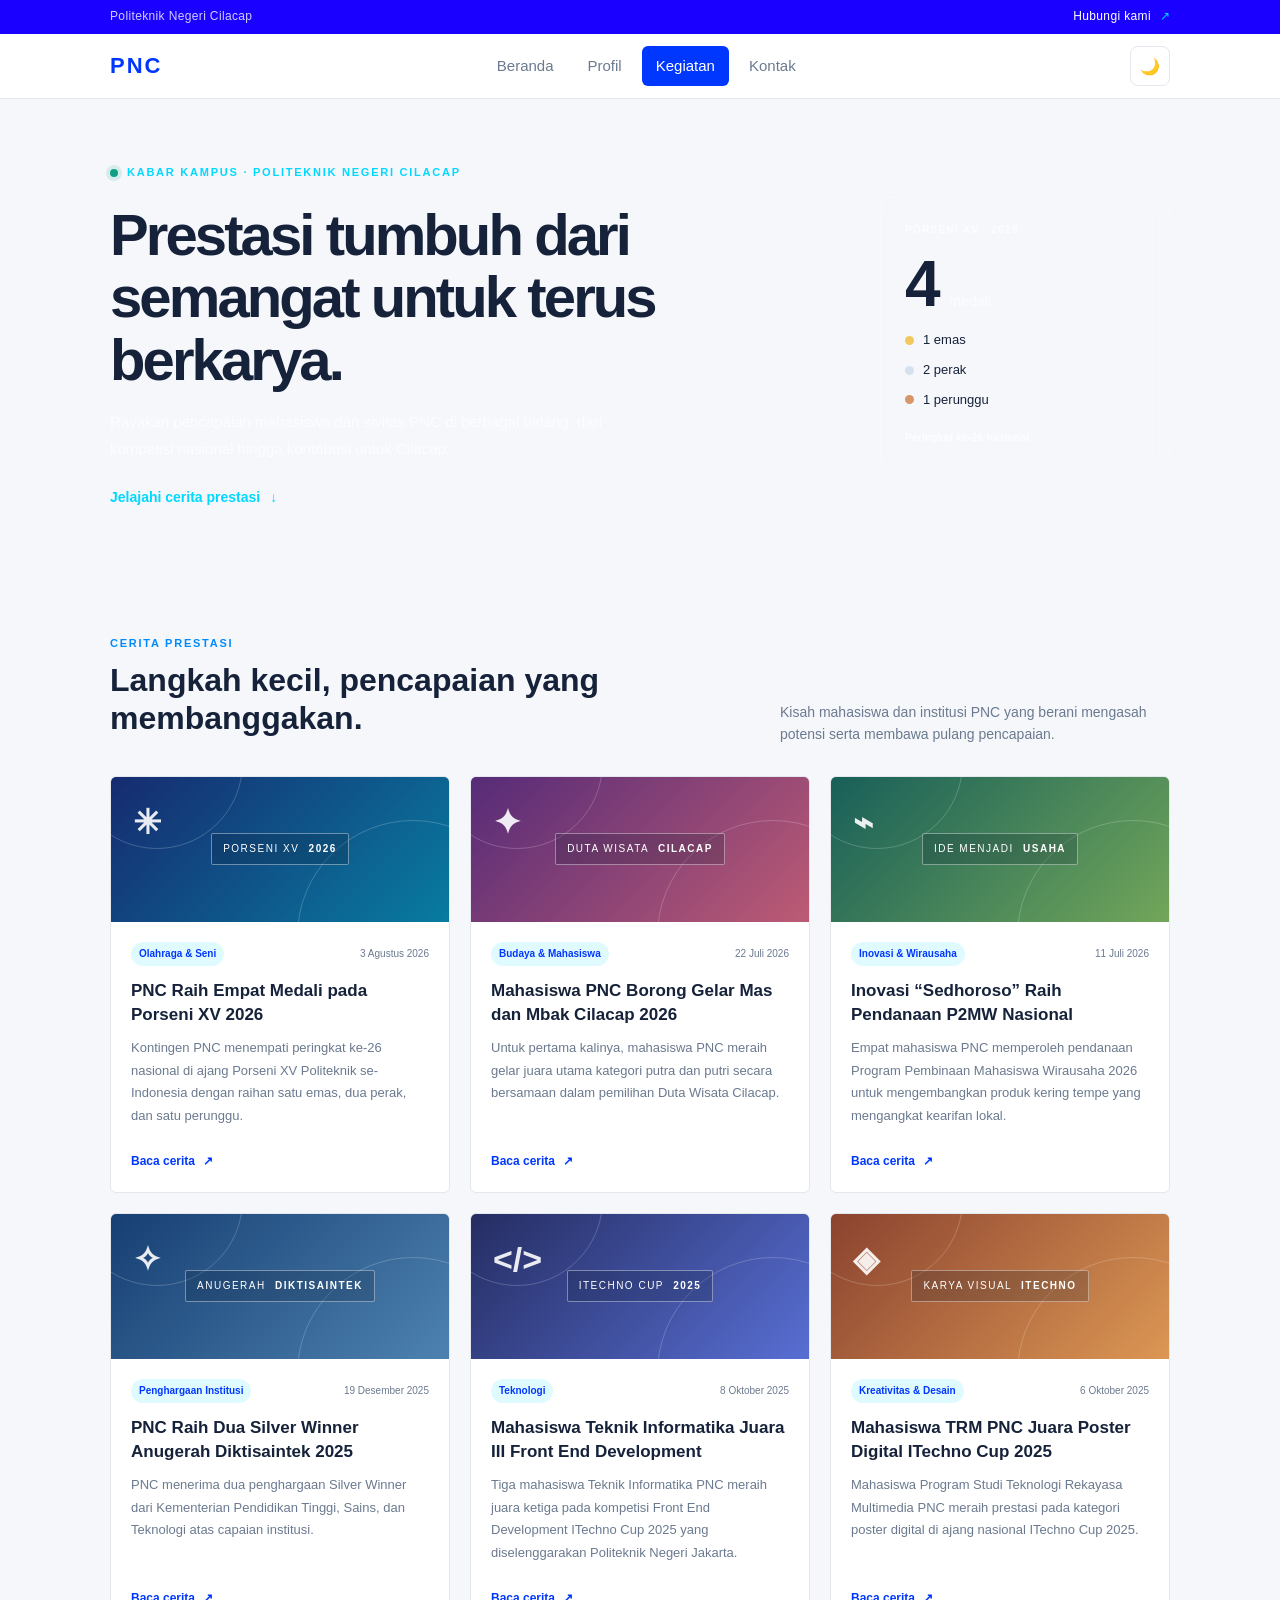
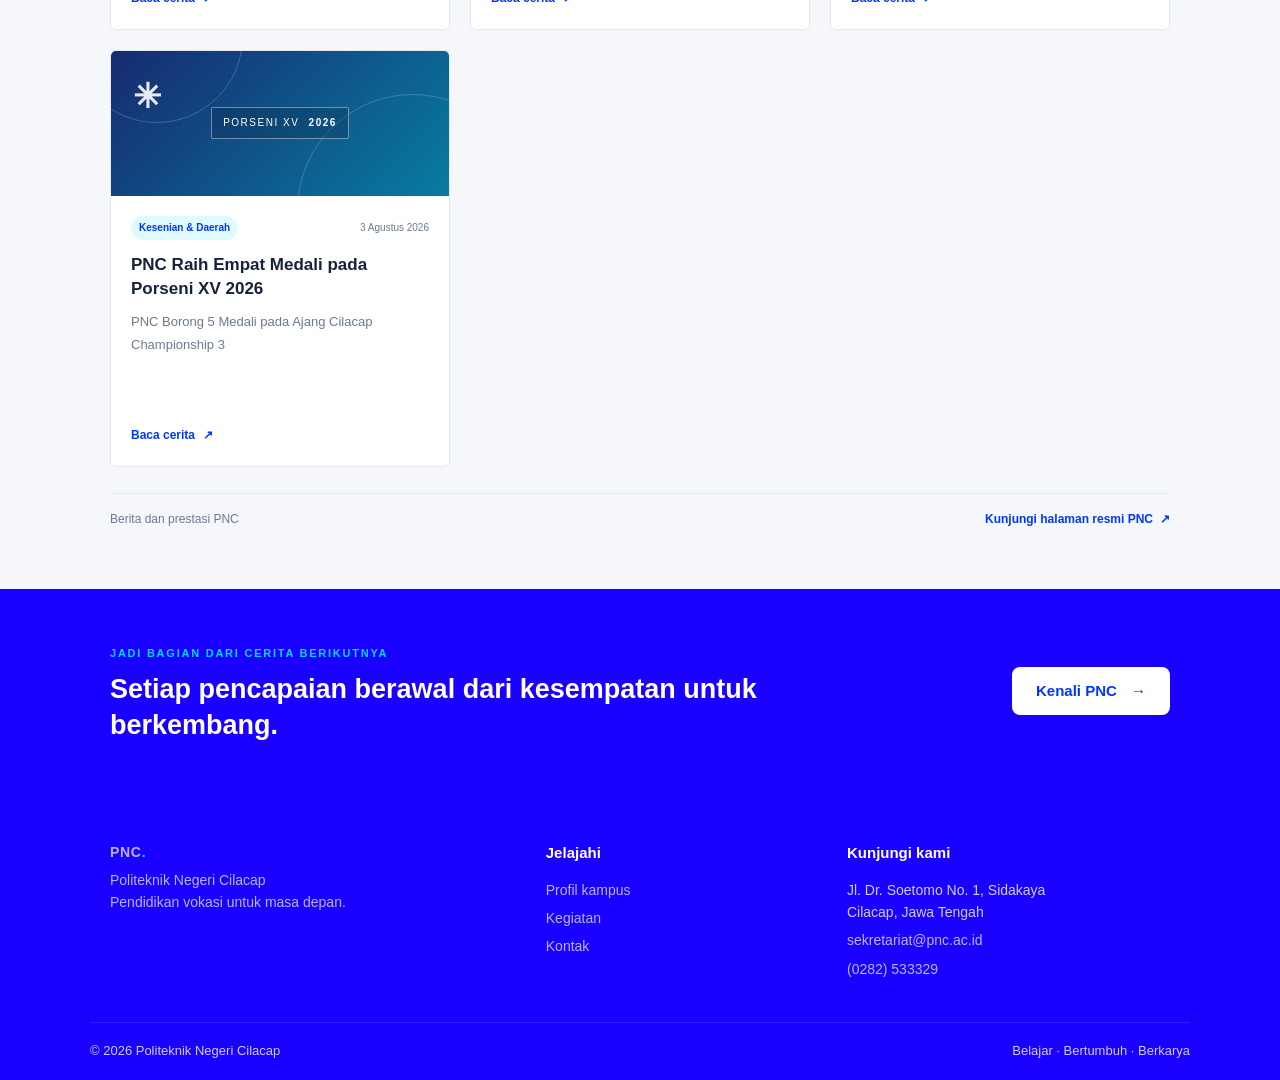
==== commit f8618d7f: "menambahakan satu card kegiatan" ====
--- a/kegiatan.html
+++ b/kegiatan.html
@@ -13,7 +13,7 @@
       <span>Politeknik Negeri Cilacap</span>
       <a href="kontak.html">Hubungi kami <span aria-hidden="true">↗</span></a>
     </div>
-  </div>
+   </div> 
 
   <header class="navbar">
     <div class="container navbar-inner">
@@ -159,6 +159,22 @@
               <a class="kegiatan-read-more" href="https://pnc.ac.id/mahasiswa-trm-pnc-sabet-juara-poster-digital-itechno-cup-2025/" target="_blank" rel="noopener noreferrer">Baca cerita <span aria-hidden="true">↗</span></a>
             </div>
           </article>
+
+          <article class="kegiatan-card kegiatan-card-featured">
+            <div class="kegiatan-card-art kegiatan-art-medali" aria-hidden="true">
+              <span class="kegiatan-art-symbol">✳</span>
+              <span class="kegiatan-art-caption">PORSENI XV <b>2026</b></span>
+            </div>
+            <div class="kegiatan-card-content">
+              <div class="kegiatan-card-meta">
+                <span class="kegiatan-card-category">Kesenian  &amp; Daerah</span>
+                <time datetime="2025-09-16">3 Agustus 2026</time>
+              </div>
+              <h3><a href="https://pnc.ac.id/politeknik-negeri-cilacap-raih-empat-medali-pada-porseni-xv-2026/" target="_blank" rel="noopener noreferrer">PNC Raih Empat Medali pada Porseni XV 2026</a></h3>
+              <p>PNC Borong 5 Medali pada Ajang Cilacap Championship 3</p>
+              <a class="kegiatan-read-more" href="https://pnc.ac.id/politeknik-negeri-cilacap-raih-empat-medali-pada-porseni-xv-2026/" target="_blank" rel="noopener noreferrer">Baca cerita <span aria-hidden="true">↗</span></a>
+            </div>
+          </article>
         </div>
 
         <div class="kegiatan-source-note">
--- a/css/style.css
+++ b/css/style.css
@@ -589,6 +589,305 @@
   }
 }
 
+.profil-hero {
+  overflow: hidden;
+  background:
+    radial-gradient(ellipse at 78% 45%, rgba(0, 138, 255, 0.12), transparent 38%),
+    var(--putih);
+}
+
+.profil-hero-inner {
+  min-height: 500px;
+  display: grid;
+  grid-template-columns: 0.9fr 1.1fr;
+  align-items: center;
+  gap: 64px;
+  padding-top: 64px;
+  padding-bottom: 72px;
+}
+
+.profil-hero-copy h1 {
+  max-width: 520px;
+  margin-bottom: 18px;
+  font-size: clamp(38px, 5vw, 58px);
+  line-height: 1.08;
+  letter-spacing: -0.05em;
+}
+
+.profil-hero-copy > p {
+  max-width: 460px;
+  margin-bottom: 26px;
+  color: var(--abu);
+  font-size: 16px;
+  line-height: 1.8;
+}
+
+.profil-hero-copy .btn { border-radius: 7px; }
+.profil-hero-copy .btn span { margin-left: 12px; }
+
+.profil-hero-visual {
+  position: relative;
+  min-height: 390px;
+  margin-right: 12px;
+}
+
+.profil-hero-visual::before {
+  position: absolute;
+  top: -14px;
+  right: -14px;
+  width: 42%;
+  height: 42%;
+  border-top: 1px solid var(--mint);
+  border-right: 1px solid var(--mint);
+  content: "";
+}
+
+.profil-hero-visual > img {
+  position: absolute;
+  inset: 0;
+  width: 100%;
+  height: 100%;
+  border-radius: 4px;
+  object-fit: cover;
+}
+
+.profil-image-caption {
+  position: absolute;
+  right: -12px;
+  bottom: 22px;
+  left: 24px;
+  display: flex;
+  align-items: center;
+  gap: 13px;
+  padding: 15px;
+  border: 1px solid rgba(255, 255, 255, 0.35);
+  border-radius: 5px;
+  background: rgba(19, 27, 46, 0.88);
+  color: #fff;
+  backdrop-filter: blur(8px);
+}
+
+.profil-image-caption > span:nth-child(2) { display: grid; }
+.profil-image-caption strong { font-size: 14px; }
+.profil-image-caption small { color: rgba(255, 255, 255, 0.72); font-size: 12px; }
+
+.profil-visual-note {
+  position: absolute;
+  top: 50%;
+  right: -39px;
+  color: var(--abu);
+  font-size: 9px;
+  font-weight: 700;
+  letter-spacing: 0.18em;
+  writing-mode: vertical-rl;
+}
+
+.profil-overview { background: var(--bg); }
+
+.profil-section-heading {
+  max-width: 650px;
+  margin-bottom: 30px;
+}
+
+.profil-section-heading .beranda-kicker { display: inline-block; margin-bottom: 9px; }
+.profil-section-heading .judul-section { max-width: 590px; font-size: 34px; line-height: 1.2; }
+.profil-section-heading .subjudul { margin: 12px 0 0; }
+
+.profil-overview-grid {
+  display: grid;
+  grid-template-columns: 1.1fr 0.9fr;
+  align-items: start;
+  gap: 70px;
+}
+
+.profil-overview-copy p {
+  max-width: 630px;
+  margin-bottom: 17px;
+  color: var(--abu);
+  line-height: 1.85;
+}
+
+.profil-facts {
+  display: grid;
+  gap: 0;
+  padding: 4px 22px;
+  border: 1px solid var(--border);
+  border-radius: 6px;
+  background: var(--putih);
+}
+
+.profil-fact {
+  display: flex;
+  align-items: center;
+  gap: 15px;
+  padding: 18px 0;
+}
+
+.profil-fact + .profil-fact { border-top: 1px solid var(--border); }
+
+.profil-fact-icon,
+.profil-value-icon {
+  display: grid;
+  flex: 0 0 auto;
+  width: 40px;
+  height: 40px;
+  place-items: center;
+  border-radius: 50%;
+  background: rgba(0, 217, 255, 0.14);
+  color: var(--biru);
+  font-size: 18px;
+}
+
+.profil-fact > div { display: grid; gap: 2px; }
+.profil-fact small { color: var(--abu); font-size: 10px; font-weight: 700; letter-spacing: 0.12em; }
+.profil-fact strong { font-size: 14px; }
+
+.profil-pendekatan { background: var(--bg); }
+
+.profil-jurusan-grid {
+  display: grid;
+  grid-template-columns: repeat(3, 1fr);
+  align-items: stretch;
+  gap: 18px;
+}
+
+.profil-jurusan-card {
+  padding: 24px;
+  border: 1px solid var(--border);
+  border-radius: 6px;
+  background: var(--putih);
+}
+
+.profil-jurusan-number {
+  color: var(--mint);
+  font-size: 10px;
+  font-weight: 700;
+  letter-spacing: 0.12em;
+}
+
+.profil-jurusan-card h3 {
+  min-height: 54px;
+  margin: 12px 0 17px;
+  font-size: 18px;
+  line-height: 1.45;
+}
+
+.profil-jurusan-card ul { display: grid; gap: 12px; }
+
+.profil-jurusan-card li {
+  position: relative;
+  padding-left: 17px;
+  color: var(--abu);
+  font-size: 13px;
+  line-height: 1.65;
+}
+
+.profil-jurusan-card li::before {
+  position: absolute;
+  top: 0.7em;
+  left: 0;
+  width: 6px;
+  height: 6px;
+  border-radius: 50%;
+  background: var(--mint);
+  content: "";
+}
+
+.profil-lembaga { background: var(--putih); }
+
+.profil-lembaga-grid {
+  display: grid;
+  grid-template-columns: repeat(4, 1fr);
+  gap: 14px;
+}
+
+.profil-lembaga-card {
+  padding: 22px 18px;
+  border: 1px solid var(--border);
+  border-radius: 6px;
+  background: var(--bg);
+}
+
+.profil-lembaga-card > span {
+  display: grid;
+  width: 36px;
+  height: 36px;
+  margin-bottom: 16px;
+  place-items: center;
+  border-radius: 50%;
+  background: rgba(0, 217, 255, 0.14);
+  color: var(--biru);
+  font-size: 17px;
+}
+
+.profil-lembaga-card h3 { margin-bottom: 8px; font-size: 15px; line-height: 1.45; }
+.profil-lembaga-card p { color: var(--abu); font-size: 13px; line-height: 1.7; }
+
+.profil-cta {
+  padding: 54px 0;
+  background: var(--biru-tua);
+  color: #fff;
+}
+
+.profil-cta-inner {
+  display: flex;
+  align-items: center;
+  justify-content: space-between;
+  gap: 30px;
+}
+
+.profil-cta .beranda-kicker { color: var(--sian); }
+.profil-cta h2 { margin: 8px 0; font-size: 28px; line-height: 1.25; }
+.profil-cta p { color: rgba(255, 255, 255, 0.72); font-size: 14px; }
+
+.profil-cta-button {
+  flex: 0 0 auto;
+  background: var(--putih);
+  color: var(--biru);
+}
+
+.profil-cta-button:hover { background: var(--sian); color: #10243a; }
+.profil-cta-button span { margin-left: 12px; }
+
+body.dark .profil-hero-copy .beranda-eyebrow,
+body.dark .profil-section-heading .beranda-kicker { color: var(--sian); }
+
+body.dark .profil-fact-icon,
+body.dark .profil-lembaga-card > span { color: var(--sian); }
+
+@media (max-width: 900px) {
+  .profil-hero-inner { gap: 36px; }
+  .profil-overview-grid { gap: 36px; }
+  .profil-section-heading .judul-section { font-size: 30px; }
+  .profil-jurusan-grid { grid-template-columns: repeat(2, 1fr); }
+  .profil-lembaga-grid { grid-template-columns: repeat(2, 1fr); }
+}
+
+@media (max-width: 640px) {
+  .profil-hero-inner {
+    min-height: 0;
+    grid-template-columns: 1fr;
+    gap: 34px;
+    padding-top: 52px;
+    padding-bottom: 56px;
+  }
+
+  .profil-hero-copy h1 { font-size: clamp(38px, 11vw, 52px); }
+  .profil-hero-copy > p { font-size: 14px; }
+  .profil-hero-visual { min-height: 300px; margin-right: 10px; }
+  .profil-image-caption { right: -10px; left: 14px; bottom: 14px; padding: 12px; }
+  .profil-visual-note { right: -27px; font-size: 8px; }
+  .profil-section-heading .judul-section { font-size: 27px; }
+  .profil-overview-grid { grid-template-columns: 1fr; gap: 12px; }
+  .profil-facts { padding: 2px 16px; }
+  .profil-jurusan-grid,
+  .profil-lembaga-grid { grid-template-columns: 1fr; }
+  .profil-jurusan-card h3 { min-height: 0; }
+  .profil-cta { padding: 42px 0; }
+  .profil-cta-inner { align-items: flex-start; flex-direction: column; }
+  .profil-cta h2 { font-size: 26px; }
+}
+
 <<<<<<< HEAD
 =======
 /* ===== BAGIAN MAHASISWA 4 (Kontak) ===== */
@@ -1227,3 +1526,303 @@
   .beranda-footer .footer-bottom { align-items: flex-start; flex-direction: column; }
 }
 >>>>>>> 87278ec4a1a670f4df63077bebd8149bc00bf425
+
+.kegiatan-hero {
+  position: relative;
+  overflow: hidden;
+  background:
+    radial-gradient(ellipse at 78% 20%, rgba(0, 217, 255, 0.18), transparent 34%),
+    var(--biru-tua);
+  color: #fff;
+}
+
+.kegiatan-hero-inner {
+  display: grid;
+  grid-template-columns: 1fr 290px;
+  align-items: center;
+  gap: 60px;
+  min-height: 410px;
+  padding-top: 60px;
+  padding-bottom: 60px;
+}
+
+.kegiatan-hero-inner > div:first-child { max-width: 650px; }
+.kegiatan-hero .beranda-eyebrow { color: var(--sian); }
+
+.kegiatan-hero h1 {
+  max-width: 640px;
+  margin-bottom: 16px;
+  font-size: clamp(38px, 5vw, 58px);
+  line-height: 1.08;
+  letter-spacing: -0.05em;
+}
+
+.kegiatan-hero p {
+  max-width: 550px;
+  margin-bottom: 22px;
+  color: rgba(255, 255, 255, 0.74);
+  font-size: 15px;
+  line-height: 1.8;
+}
+
+.kegiatan-hero-link {
+  display: inline-flex;
+  align-items: center;
+  gap: 10px;
+  color: var(--sian);
+  font-size: 14px;
+  font-weight: 700;
+}
+
+.kegiatan-hero-aside {
+  position: relative;
+  padding: 24px;
+  border: 1px solid rgba(255, 255, 255, 0.22);
+  border-radius: 6px;
+  background: rgba(255, 255, 255, 0.08);
+  backdrop-filter: blur(8px);
+}
+
+.kegiatan-hero-label,
+.kegiatan-hero-footnote {
+  display: block;
+  color: rgba(255, 255, 255, 0.68);
+  font-size: 10px;
+  font-weight: 700;
+  letter-spacing: 0.13em;
+}
+
+.kegiatan-hero-aside > strong {
+  display: flex;
+  align-items: baseline;
+  gap: 9px;
+  margin: 14px 0;
+  font-size: 64px;
+  line-height: 1;
+}
+
+.kegiatan-hero-aside > strong span {
+  color: rgba(255, 255, 255, 0.74);
+  font-size: 14px;
+  font-weight: 400;
+}
+
+.kegiatan-medal-list { display: grid; gap: 9px; }
+.kegiatan-medal-list > span { display: flex; align-items: center; gap: 9px; font-size: 13px; }
+
+.kegiatan-medal {
+  width: 9px;
+  height: 9px;
+  border-radius: 50%;
+}
+
+.kegiatan-medal-emas { background: #f3c85f; }
+.kegiatan-medal-perak { background: #d6e1ef; }
+.kegiatan-medal-perunggu { background: #d89566; }
+.kegiatan-hero-footnote { margin-top: 20px; letter-spacing: 0.03em; }
+
+.kegiatan-list { background: var(--bg); }
+
+.kegiatan-section-heading {
+  display: flex;
+  align-items: end;
+  justify-content: space-between;
+  gap: 36px;
+  margin-bottom: 30px;
+}
+
+.kegiatan-section-heading .beranda-kicker { display: inline-block; margin-bottom: 8px; }
+.kegiatan-section-heading .judul-section { max-width: 560px; font-size: 32px; line-height: 1.2; }
+.kegiatan-section-heading .subjudul { max-width: 390px; margin: 0; font-size: 14px; }
+
+.kegiatan-grid {
+  display: grid;
+  grid-template-columns: repeat(3, minmax(0, 1fr));
+  gap: 20px;
+  align-items: stretch;
+}
+
+.kegiatan-card {
+  overflow: hidden;
+  border: 1px solid var(--border);
+  border-radius: 6px;
+  background: var(--putih);
+  transition: transform 0.2s, box-shadow 0.2s;
+}
+
+.kegiatan-card:hover {
+  transform: translateY(-4px);
+  box-shadow: 0 12px 28px rgba(22, 34, 58, 0.1);
+}
+
+.kegiatan-card-art {
+  position: relative;
+  display: flex;
+  min-height: 145px;
+  align-items: center;
+  justify-content: center;
+  overflow: hidden;
+  color: #fff;
+}
+
+.kegiatan-card-art::before,
+.kegiatan-card-art::after {
+  position: absolute;
+  width: 170px;
+  height: 170px;
+  border: 1px solid rgba(255, 255, 255, 0.2);
+  border-radius: 50%;
+  content: "";
+}
+
+.kegiatan-card-art::before { top: -100px; left: -40px; }
+.kegiatan-card-art::after { right: -80px; bottom: -130px; width: 230px; height: 230px; }
+.kegiatan-art-medali { background: linear-gradient(135deg, #162b70, #087ca0); }
+.kegiatan-art-budaya { background: linear-gradient(135deg, #562b78, #bd5b74); }
+.kegiatan-art-inovasi { background: linear-gradient(135deg, #185f59, #72a65a); }
+.kegiatan-art-institusi { background: linear-gradient(135deg, #173f73, #4d82b0); }
+.kegiatan-art-teknologi { background: linear-gradient(135deg, #252d62, #586ed3); }
+.kegiatan-art-desain { background: linear-gradient(135deg, #8b432f, #dc9754); }
+
+.kegiatan-art-symbol {
+  position: absolute;
+  top: 18px;
+  left: 22px;
+  color: rgba(255, 255, 255, 0.9);
+  font-size: 34px;
+  font-weight: 700;
+}
+
+.kegiatan-art-caption {
+  position: relative;
+  z-index: 1;
+  padding: 7px 11px;
+  border: 1px solid rgba(255, 255, 255, 0.4);
+  border-radius: 2px;
+  background: rgba(14, 25, 48, 0.2);
+  font-size: 10px;
+  letter-spacing: 0.15em;
+}
+
+.kegiatan-art-caption b { margin-left: 5px; color: #fff; }
+
+.kegiatan-card-content {
+  display: flex;
+  min-height: 270px;
+  flex-direction: column;
+  align-items: flex-start;
+  padding: 20px;
+}
+
+.kegiatan-card-meta {
+  display: flex;
+  width: 100%;
+  align-items: center;
+  justify-content: space-between;
+  gap: 10px;
+  margin-bottom: 13px;
+}
+
+.kegiatan-card-category {
+  padding: 4px 8px;
+  border-radius: 99px;
+  background: rgba(0, 217, 255, 0.12);
+  color: var(--biru);
+  font-size: 10px;
+  font-weight: 700;
+}
+
+.kegiatan-card-meta time { color: var(--abu); font-size: 10px; white-space: nowrap; }
+.kegiatan-card h3 { margin-bottom: 9px; font-size: 17px; line-height: 1.45; }
+.kegiatan-card h3 a:hover { color: var(--biru-cerah); }
+.kegiatan-card-content > p { margin-bottom: 18px; color: var(--abu); font-size: 13px; line-height: 1.75; }
+
+.kegiatan-read-more {
+  display: inline-flex;
+  align-items: center;
+  gap: 8px;
+  margin-top: auto;
+  color: var(--biru);
+  font-size: 12px;
+  font-weight: 700;
+}
+
+.kegiatan-read-more span,
+.kegiatan-source-note a span { transition: transform 0.2s; }
+
+.kegiatan-read-more:hover span,
+.kegiatan-source-note a:hover span { transform: translate(2px, -2px); }
+
+.kegiatan-source-note {
+  display: flex;
+  align-items: center;
+  justify-content: space-between;
+  gap: 16px;
+  margin-top: 26px;
+  padding-top: 16px;
+  border-top: 1px solid var(--border);
+  color: var(--abu);
+  font-size: 12px;
+}
+
+.kegiatan-source-note a {
+  display: inline-flex;
+  align-items: center;
+  gap: 7px;
+  color: var(--biru);
+  font-weight: 700;
+}
+
+.kegiatan-cta {
+  padding: 50px 0;
+  background: var(--biru-tua);
+  color: #fff;
+}
+
+.kegiatan-cta-inner {
+  display: flex;
+  align-items: center;
+  justify-content: space-between;
+  gap: 30px;
+}
+
+.kegiatan-cta .beranda-kicker { color: var(--sian); }
+.kegiatan-cta h2 { max-width: 650px; margin-top: 8px; font-size: 27px; line-height: 1.3; }
+
+.kegiatan-cta-button {
+  flex: 0 0 auto;
+  background: var(--putih);
+  color: var(--biru);
+}
+
+.kegiatan-cta-button:hover { background: var(--sian); color: #10243a; }
+.kegiatan-cta-button span { margin-left: 10px; }
+
+body.dark .kegiatan-section-heading .beranda-kicker { color: var(--sian); }
+body.dark .kegiatan-card-category { color: var(--sian); }
+body.dark .kegiatan-read-more,
+body.dark .kegiatan-source-note a { color: var(--sian); }
+
+@media (max-width: 900px) {
+  .kegiatan-hero-inner { grid-template-columns: 1fr 240px; gap: 32px; }
+  .kegiatan-grid { grid-template-columns: repeat(2, minmax(0, 1fr)); }
+  .kegiatan-card-content { min-height: 255px; }
+}
+
+@media (max-width: 640px) {
+  .kegiatan-hero-inner { grid-template-columns: 1fr; gap: 28px; padding-top: 48px; padding-bottom: 46px; }
+  .kegiatan-hero h1 { font-size: clamp(38px, 11vw, 50px); }
+  .kegiatan-hero p { font-size: 14px; }
+  .kegiatan-hero-aside { max-width: 340px; }
+  .kegiatan-section-heading { display: block; margin-bottom: 22px; }
+  .kegiatan-section-heading .judul-section { font-size: 27px; }
+  .kegiatan-section-heading .subjudul { margin-top: 12px; }
+  .kegiatan-grid { grid-template-columns: 1fr; gap: 15px; }
+  .kegiatan-card-art { min-height: 130px; }
+  .kegiatan-card-content { min-height: 0; padding: 18px; }
+  .kegiatan-card-content > p { margin-bottom: 16px; }
+  .kegiatan-source-note { align-items: flex-start; flex-direction: column; }
+  .kegiatan-cta { padding: 40px 0; }
+  .kegiatan-cta-inner { align-items: flex-start; flex-direction: column; }
+  .kegiatan-cta h2 { font-size: 25px; }
+}
